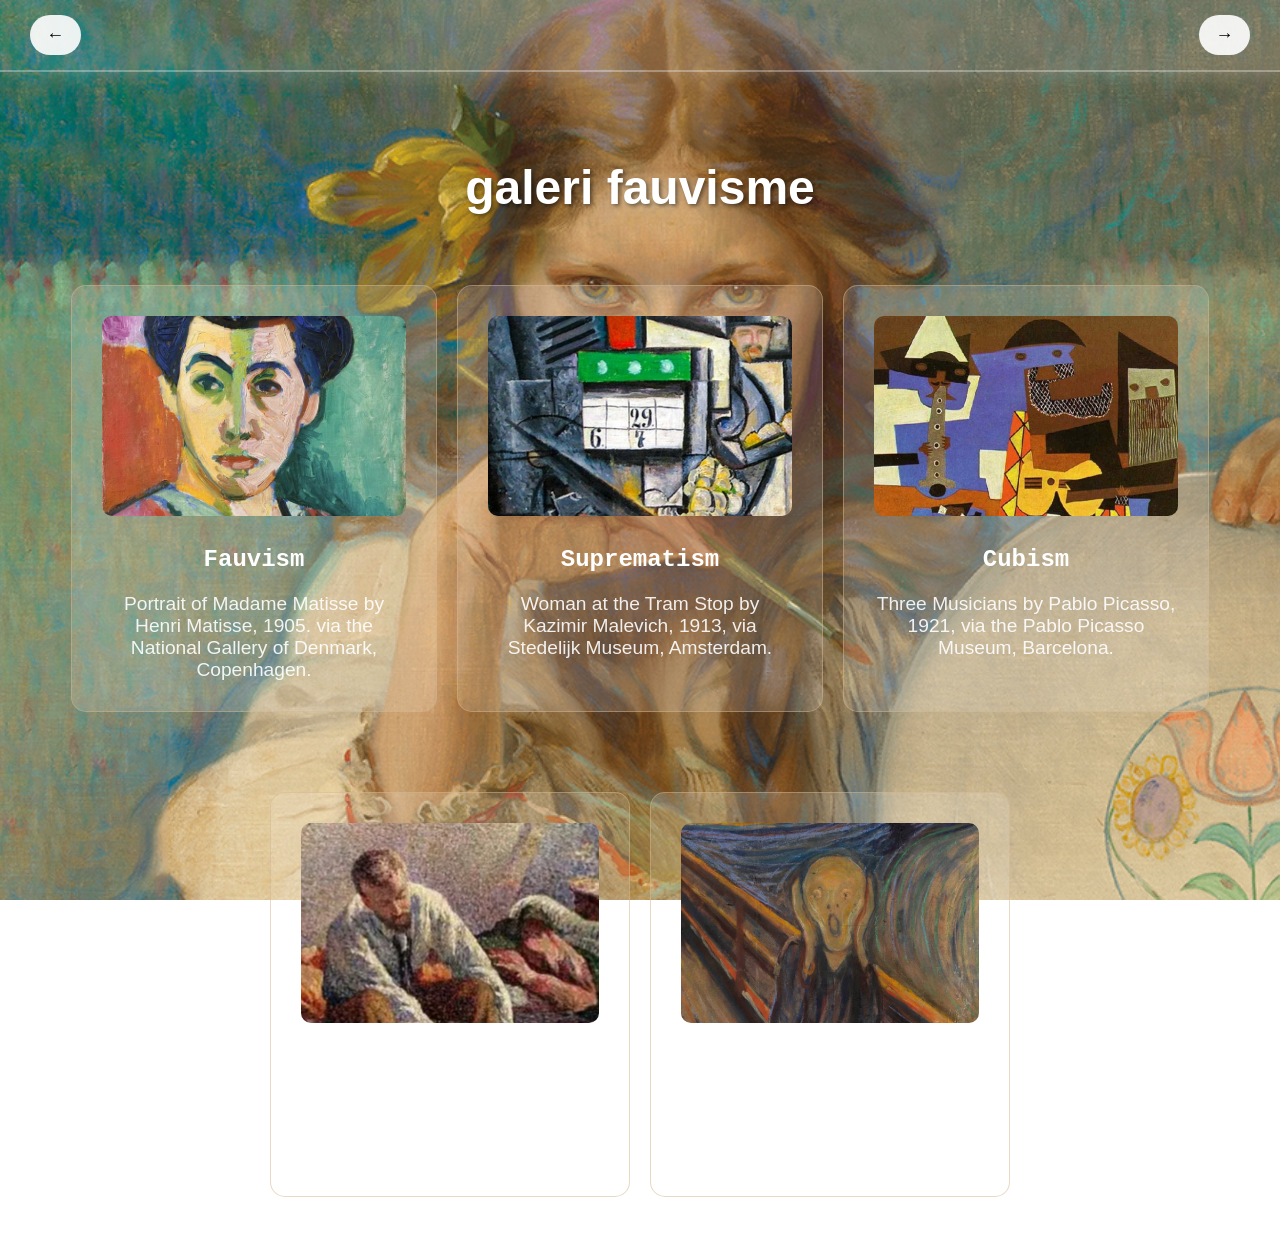
==== dayone/page2.html @ 576fa584 "twelveth" ====
<!DOCTYPE html>
<html lang="en">
<head>
    <meta charset="UTF-8">
    <meta name="viewport" content="width=device-width, initial-scale=1.0">
    <title>Fauvisme</title>
    <link rel="stylesheet" href="style.css">
</head>
<body class="page-fade-in">
    <div class="transition-overlay" id="transitionOverlay"></div>
    <nav class="navbar" id="navbar">
        <ul>
            <li><a href="index.html" class="page-transition">←</a></li>
             <li class="nav-right"><a href="page2.html" class="page-transition">→</a></li>
        </ul>
    </nav>

    <header class="hero-section">
        <h1>galeri fauvisme</h1>
    </header>

    <main class="content">
        <section class="column-section top-row">
            <div class="column">
                <img src="image1.png" alt="Fauvism" class="column-image" onclick="openLightbox('image1.png', 'Fauvism', 'Portrait of Madame Matisse by Henri Matisse, 1905. via the National Gallery of Denmark, Copenhagen. Fauvism was a revolutionary, short-lived, early 20th-century art movement (roughly 1905–1908) that flourished in France, characterized by an intense, non-naturalistic use of color and spontaneous brushwork to express emotion.')">
                <h2>Fauvism</h2>
                <p>Portrait of Madame Matisse by Henri Matisse, 1905. via the National Gallery of Denmark, Copenhagen.</p>
            </div>
            <div class="column">
                <img src="image2.png" alt="Suprematism" class="column-image" onclick="openLightbox('image2.png', 'Suprematism', 'Woman at the Tram Stop by Kazimir Malevich, 1913, via Stedelijk Museum, Amsterdam. Suprematism is an early 20th-century Russian avant-garde art movement, founded by Kazimir Malevich around 1913, focusing on pure geometric abstraction and the supremacy of pure feeling. ')">
                <h2>Suprematism</h2>
                <p>Woman at the Tram Stop by Kazimir Malevich, 1913, via Stedelijk Museum, Amsterdam. </p>
            </div>
            <div class="column">
                <img src="image3.jpg" alt="Cubism" class="column-image" onclick="openLightbox('image3.jpg', 'Cubism', 'Three Musicians by Pablo Picasso, 1921, via the Pablo Picasso Museum, Barcelona. Cubism was a revolutionary art movement that fragmented objects into geometric shapes, showing multiple perspectives simultaneously.')">
                <h2>Cubism</h2>
                <p>Three Musicians by Pablo Picasso, 1921, via the Pablo Picasso Museum, Barcelona.</p>
            </div>
        </section>

        <section class="column-section bottom-row">
            <div class="column">
                <img src="image4.jpg" alt="Pointillist" class="column-image" onclick="openLightbox('image4.jpg', 'Pointillism', 'Morning, Interior, by Maximilien Luce, 1890, via the Metropolitan Museum of Art, New York City. Pointillism uses small dots of pure color to create images when viewed from a distance, pioneered by Georges Seurat.')">
                <h2>Pointillist</h2>
                <p>
                    Morning, Interior, by Maximilien Luce, 1890, via the Metropolitan Museum of Art, New York City.</p>
            </div>
            <div class="column">
                <img src="image5.jpg" alt="Expressionism" class="column-image" onclick="openLightbox('image5.jpg', 'Expressionism', 'The Scream by Edvard Munch, 1983, via the Munch Museum, Oslo. Expressionism emphasizes emotional experience over physical reality, expressing inner feelings through distorted forms and bold colors.')">
                <h2>Expressionism</h2>
                <p>
                    The Scream by Edvard Munch, 1983, via the Munch Museum, Oslo.</p>
            </div>
    <script>
        // Navbar slide up on scroll
        const navbar = document.getElementById('navbar');
        let lastScroll = 0;
        
        window.addEventListener('scroll', () => {
            const currentScroll = window.scrollY;
            
            if (currentScroll > lastScroll && currentScroll > 100) {
                // Scrolling down - hide navbar
                navbar.style.transform = 'translateY(-100%)';
            } else {
                // Scrolling up - show navbar
                navbar.style.transform = 'translateY(0)';
            }
            
            lastScroll = currentScroll;
        });

        // Page transition with blur effect
        const transitionOverlay = document.getElementById('transitionOverlay');
        const pageTransitionLinks = document.querySelectorAll('.page-transition');

        pageTransitionLinks.forEach(link => {
            link.addEventListener('click', (e) => {
                e.preventDefault();
                const targetUrl = link.getAttribute('href');
                
                // Activate overlay with blur
                transitionOverlay.classList.add('active');
                
                // Navigate after transition
                setTimeout(() => {
                    window.location.href = targetUrl;
                }, 500);
            });
        });

        // Lightbox functions
        function openLightbox(src, title, description) {
            const lightbox = document.getElementById('lightbox');
            const lightboxImg = document.getElementById('lightbox-img');
            const lightboxTitle = document.getElementById('lightbox-title');
            const lightboxDesc = document.getElementById('lightbox-desc');
            lightboxImg.src = src;
            lightboxTitle.textContent = title;
            lightboxDesc.textContent = description;
            lightbox.classList.add('active');
        }

        function closeLightbox() {
            document.getElementById('lightbox').classList.remove('active');
        }
    </script>

    <!-- Lightbox -->
    <div id="lightbox" onclick="closeLightbox()">
        <div class="lightbox-content" onclick="event.stopPropagation()">
            <img id="lightbox-img" src="" alt="Full size image">
            <h3 id="lightbox-title"></h3>
            <p id="lightbox-desc"></p>
        </div>
    </div>
</body>
</html>
---- dayone/style.css ----
/* Reset and base styles */
* {
    margin: 0;
    padding: 0;
    box-sizing: border-box;
}

body {
    font-family: 'Arial', sans-serif;
    background: url('images/background.jpg') no-repeat center center fixed;
    background-size: cover;
    min-height: 100vh;
    position: relative;
}

h1 {
    font-size: 3em;
    font-weight: bold;

    background: inherit;
    -webkit-background-clip: text;
    color: rgb(255, 255, 255);

    filter: blur(0.7px);
    text-shadow: 0 0 10px rgba(255,255,255,0.6);
}



/* Stylized Navbar with Custom Background */
.navbar {
    position: fixed;
    top: 0;
    width: 100%;
    display: flex;
    justify-content: space-between;
    align-items: center;
    padding: 15px 30px;
    min-height: 70px;
    background: rgba(255, 255, 255, 0.12);
    backdrop-filter: blur(5px); /* Reduced blur effect */
    -webkit-backdrop-filter: blur(15px);
    border-bottom: 2px solid rgba(255, 255, 255, 0.3);
    box-shadow: 0 2px 20px rgba(255, 255, 255, 0.2);
    z-index: 1000;
    transition: all 0.3s ease;
    overflow: hidden;
}

.navbar::before {
    content: '';
    position: absolute;
    inset: 0;
    background-image: url('navbarbg.jpg');
    background-size: cover;
    background-position: center;
    background-repeat: no-repeat;
    filter: blur(1px);
    transform: scale(1.06);
    z-index: -1;    transition: filter 0.3s ease;
}

.navbar:hover::before {
    filter: blur(0);}

/* Navbar scroll fade */
#navbar {
    opacity: 1;
    transition: transform 0.3s ease, opacity 0.3s ease;
    transform: translateY(0);
}

/* Hero Section */
.hero-section {
    padding: 60px 30px 30px;
    text-align: center;
    min-height: 20vh;
}

/* Column Layout */
.column-section {
    display: flex;
    gap: 20px;
    padding: 40px 30px;
    flex-wrap: wrap;
    align-items: stretch;
    justify-content: center;
}

.column-section .column {
    flex: 1;
    min-width: 250px;
    padding: 30px;
    background: rgba(255, 255, 255, 0.15);
    border-radius: 15px;
    backdrop-filter: blur(10px);
    border: 1px solid rgba(210, 180, 140, 0.5);
    display: flex;
    flex-direction: column;
}

/* Top row - 3 columns */
.top-row {
    max-width: 1200px;
    margin: 0 auto;
}

.top-row .column {
    max-width: calc(33.333% - 14px);
}

/* Bottom row - 2 columns centered */
.bottom-row {
    max-width: 800px;
    margin: 0 auto;
}

.bottom-row .column {
    max-width: calc(50% - 10px);
}

.column-section .column h2 {
    color: #fff;
    margin-bottom: px;
    font-family: 'Courier New', Courier, monospace;
    text-align: center;
}

.column-section .column p {
    color: rgba(255, 255, 255, 0.9);
}

/* Column Image */
.column-image {
    width: 100%;
    height: 200px;
    object-fit: cover;
    border-radius: 10px;
    margin-bottom: 30px;
}

/* Segments */
.segment {
    padding: 30px 30px;
    margin: 20px 30px;
    background: rgba(255, 255, 255, 0.1);
    border-radius: 20px;
    border-left: 4px solid rgba(255, 255, 255, 0.5);
}

.segment h2 {
    color: #fff;
    font-family: 'Courier New', Courier, monospace;
    margin-bottom: 15px;
}

.segment p {
    color: rgba(255, 255, 255, 0.85);
    line-height: 1.6;
}

/* Footer */
.footer {
    padding: 30px;
    text-align: center;
    background: rgba(0, 0, 0, 0.2);
    margin-top: 40px;
}

.footer p {
    color: rgba(255, 255, 255, 0.7);
}

.navbar ul {
    list-style-type: none;
    display: flex;
    width: 100%;
    margin: 0;
    padding: 0;
    justify-content: space-between;
    align-items: center;
}

.navbar ul li:first-child {
    margin-right: auto;
}

.navbar li a {
    display: block;
    color: #000000;
    text-decoration: none;
    font-weight: bold;
    font-family: 'Courier New', Courier, monospace;
    font-size: 18px;
    padding: 10px 20px;
    border-radius: 25px;    background: rgba(255, 255, 255, 0.9); /* Slightly white background for visibility */    transition: all 0.3s ease;
    position: relative;
    overflow: hidden;
}

.navbar li a::before {
    content: '';
    position: absolute;
    top: 0;
    left: -100%;
    width: 100%;
    height: 100%;
    background: linear-gradient(90deg, transparent, rgba(255, 255, 255, 0.2), transparent);
    transition: left 0.5s;
}

.navbar li a:hover::before {
    left: 100%;
}

/* Right nav button positioning */
.navbar li.nav-right {
    margin-left: auto;
}

/* Page transition button */
.navbar li.nav-right a {
    font-size: 18px;
    font-weight: bold;
    font-family: 'Courier New', Courier, monospace;
    color: #000000;
    text-decoration: none;
    padding: 10px 20px;
    border-radius: 25px;
    background: rgba(255, 255, 255, 0.9);
    transition: all 0.3s ease;
    position: relative;
    overflow: hidden;
}

.navbar li.nav-right a:hover {
    background: rgba(255, 255, 255, 0.9);
    transform: scale(1.05);
    box-shadow: 0 0 15px rgba(255, 255, 255, 0.6);
}

/* Page transition overlay */
.transition-overlay {
    position: fixed;
    inset: 0;
    background: rgba(255, 255, 255, 0.95);
    backdrop-filter: blur(15px);
    -webkit-backdrop-filter: blur(15px);
    z-index: 9999;
    opacity: 0;
    pointer-events: none;
    transition: opacity 0.5s ease, filter 0.5s ease;
}

.transition-overlay.active {
    opacity: 1;
    pointer-events: all;
    filter: blur(0);
}

/* Fade in container */
.fade-in-container {
    opacity: 0;
    animation: fadeIn 0.8s ease forwards;
}

@keyframes fadeIn {
    from {
        opacity: 0;
        transform: translateY(20px);
    }
    to {
        opacity: 1;
        transform: translateY(0);
    }
}

/* Page2 full page fade in */
body.page-fade-in {
    animation: pageFadeIn 0.8s ease forwards;
}

@keyframes pageFadeIn {
    from {
        opacity: 0;
    }
    to {
        opacity: 1;
    }
}

.navbar li a.icon-link {
    padding: 10px;
    background: rgba(0, 0, 0, 0.6);
    border-radius: 50%;
    display: flex;
    align-items: center;
    justify-content: center;
    text-decoration: none;
}

.navbar li a.icon-link img {
    width: 34px;
    height: 34px;
    object-fit: contain;
    filter: none;
    display: block;
    border: none;
}

/* Content below navbar */
h1 {
    text-align: center;
    margin-top: 100px;
    font-size: 3em;
    text-shadow: 2px 2px 4px rgba(0, 0, 0, 0.5);
}

p {
    color: #fff;
    text-align: center;
    font-size: 1.2em;
    margin-top: 20px;
}

/* Lightbox */
#lightbox {
    position: fixed;
    top: 0;
    left: 0;
    width: 100%;
    height: 100%;
    background: rgba(0, 0, 0, 0);
    z-index: 2000;
    display: none;
    opacity: 0;
    transition: opacity 0.3s ease;
}

#lightbox.active {
    display: flex;
    justify-content: center;
    align-items: center;
    cursor: pointer;
    opacity: 1;
    animation: fadeIn 0.4s ease forwards;
}

#lightbox.closing {
    opacity: 0;
}

@keyframes fadeIn {
    from {
        background: rgba(0, 0, 0, 0);
    }
    to {
        background: rgba(0, 0, 0, 0.9);
    }
}

.lightbox-content {
    text-align: center;
    max-width: 600px;
    padding: 20px;
    animation: scaleIn 0.4s ease forwards;
}

@keyframes scaleIn {
    from {
        transform: scale(0.8);
        opacity: 0;
    }
    to {
        transform: scale(1);
        opacity: 1;
    }
}

#lightbox img {
    max-width: 90%;
    max-height: 60vh;
    object-fit: contain;
    border-radius: 10px;
    box-shadow: 0 0 30px rgba(255, 255, 255, 0.2);
}

#lightbox-title {
    color: #fff;
    font-family: 'Courier New', Courier, monospace;
    font-size: 1.8em;
    margin-top: 20px;
    text-shadow: 2px 2px 4px rgba(0, 0, 0, 0.5);
}

#lightbox-desc {
    color: rgba(255, 255, 255, 0.9);
    font-size: 1em;
    line-height: 1.6;
    margin-top: 15px;
    padding: 0 20px;
}

/* Clickable column image */
.column-image {
    width: 100%;
    height: 200px;
    object-fit: cover;
    border-radius: 10px;
    margin-bottom: 30px;
    cursor: pointer;
    transition: transform 0.3s ease, box-shadow 0.3s ease;
}

.column-image:hover {
    transform: scale(1.02);
    box-shadow: 0 8px 25px rgba(255, 255, 255, 0.3);
}
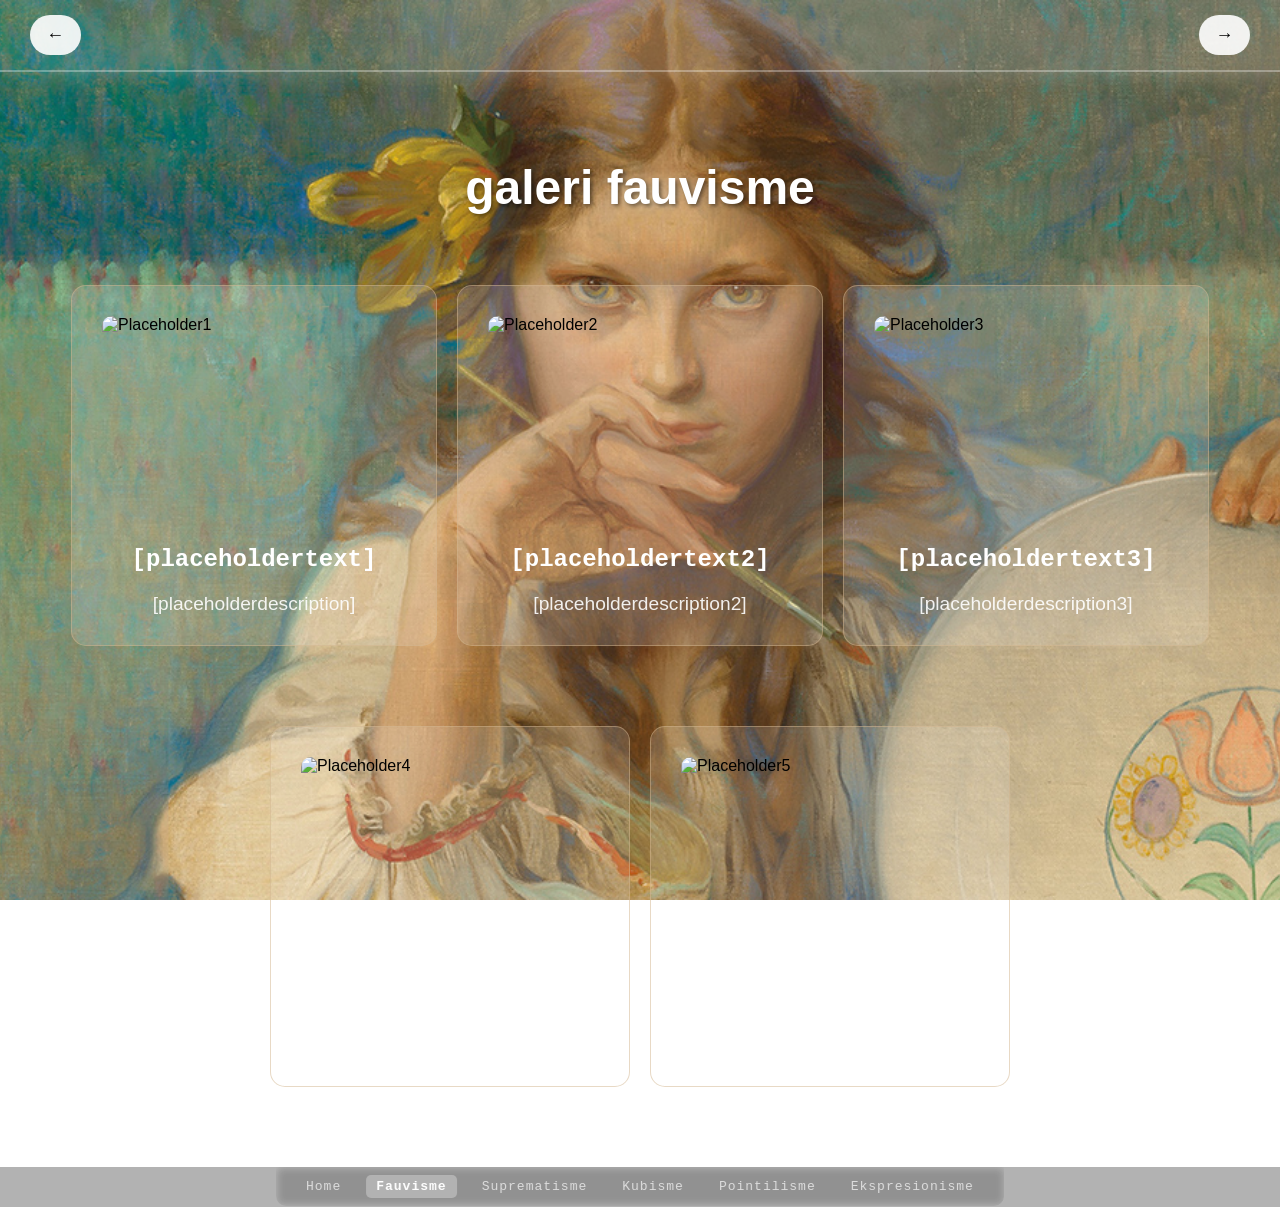
==== commit 9684d04e: "Thirteneeth I added some more navigation tools. Added the placeholders for all the pages. BLESS 🙏" ====
--- a/dayone/page2.html
+++ b/dayone/page2.html
@@ -10,8 +10,8 @@
     <div class="transition-overlay" id="transitionOverlay"></div>
     <nav class="navbar" id="navbar">
         <ul>
-            <li><a href="index.html" class="page-transition">←</a></li>
-             <li class="nav-right"><a href="page2.html" class="page-transition">→</a></li>
+            <li><a href="index.html" class="page-transition custom-tooltip" data-tooltip="Go back home?">←</a></li>
+             <li class="nav-right"><a href="page3.html" class="page-transition custom-tooltip" data-tooltip="Suprematism next.">→</a></li>
         </ul>
     </nav>
 
@@ -22,35 +22,47 @@
     <main class="content">
         <section class="column-section top-row">
             <div class="column">
-                <img src="image1.png" alt="Fauvism" class="column-image" onclick="openLightbox('image1.png', 'Fauvism', 'Portrait of Madame Matisse by Henri Matisse, 1905. via the National Gallery of Denmark, Copenhagen. Fauvism was a revolutionary, short-lived, early 20th-century art movement (roughly 1905–1908) that flourished in France, characterized by an intense, non-naturalistic use of color and spontaneous brushwork to express emotion.')">
-                <h2>Fauvism</h2>
-                <p>Portrait of Madame Matisse by Henri Matisse, 1905. via the National Gallery of Denmark, Copenhagen.</p>
+                <img src="[placeholderimage].png" alt="Placeholder1" class="column-image custom-tooltip" data-tooltip="Click me to learn more!" onclick="openLightbox('[placeholderimage].png', '[placeholdertext]', '[placeholderdescription]')">
+                <h2>[placeholdertext]</h2>
+                <p>[placeholderdescription]</p>
             </div>
             <div class="column">
-                <img src="image2.png" alt="Suprematism" class="column-image" onclick="openLightbox('image2.png', 'Suprematism', 'Woman at the Tram Stop by Kazimir Malevich, 1913, via Stedelijk Museum, Amsterdam. Suprematism is an early 20th-century Russian avant-garde art movement, founded by Kazimir Malevich around 1913, focusing on pure geometric abstraction and the supremacy of pure feeling. ')">
-                <h2>Suprematism</h2>
-                <p>Woman at the Tram Stop by Kazimir Malevich, 1913, via Stedelijk Museum, Amsterdam. </p>
+                <img src="[placeholderimage2].png" alt="Placeholder2" class="column-image custom-tooltip" data-tooltip="Click me to learn more!" onclick="openLightbox('[placeholderimage2].png', '[placeholdertext2]', '[placeholderdescription2]')">
+                <h2>[placeholdertext2]</h2>
+                <p>[placeholderdescription2]</p>
             </div>
             <div class="column">
-                <img src="image3.jpg" alt="Cubism" class="column-image" onclick="openLightbox('image3.jpg', 'Cubism', 'Three Musicians by Pablo Picasso, 1921, via the Pablo Picasso Museum, Barcelona. Cubism was a revolutionary art movement that fragmented objects into geometric shapes, showing multiple perspectives simultaneously.')">
-                <h2>Cubism</h2>
-                <p>Three Musicians by Pablo Picasso, 1921, via the Pablo Picasso Museum, Barcelona.</p>
+                <img src="[placeholderimage3].png" alt="Placeholder3" class="column-image custom-tooltip" data-tooltip="Click me to learn more!" onclick="openLightbox('[placeholderimage3].png', '[placeholdertext3]', '[placeholderdescription3]')">
+                <h2>[placeholdertext3]</h2>
+                <p>[placeholderdescription3]</p>
             </div>
         </section>
 
         <section class="column-section bottom-row">
             <div class="column">
-                <img src="image4.jpg" alt="Pointillist" class="column-image" onclick="openLightbox('image4.jpg', 'Pointillism', 'Morning, Interior, by Maximilien Luce, 1890, via the Metropolitan Museum of Art, New York City. Pointillism uses small dots of pure color to create images when viewed from a distance, pioneered by Georges Seurat.')">
-                <h2>Pointillist</h2>
-                <p>
-                    Morning, Interior, by Maximilien Luce, 1890, via the Metropolitan Museum of Art, New York City.</p>
+                <img src="[placeholderimage4].png" alt="Placeholder4" class="column-image custom-tooltip" data-tooltip="Click me to learn more!" onclick="openLightbox('[placeholderimage4].png', '[placeholdertext4]', '[placeholderdescription4]')">
+                <h2>[placeholdertext4]</h2>
+                <p>[placeholderdescription4]</p>
             </div>
             <div class="column">
-                <img src="image5.jpg" alt="Expressionism" class="column-image" onclick="openLightbox('image5.jpg', 'Expressionism', 'The Scream by Edvard Munch, 1983, via the Munch Museum, Oslo. Expressionism emphasizes emotional experience over physical reality, expressing inner feelings through distorted forms and bold colors.')">
-                <h2>Expressionism</h2>
-                <p>
-                    The Scream by Edvard Munch, 1983, via the Munch Museum, Oslo.</p>
+                <img src="[placeholderimage5].png" alt="Placeholder5" class="column-image custom-tooltip" data-tooltip="Click me to learn more!" onclick="openLightbox('[placeholderimage5].png', '[placeholdertext5]', '[placeholderdescription5]')">
+                <h2>[placeholdertext5]</h2>
+                <p>[placeholderdescription5]</p>
             </div>
+        </section>
+    </main>
+
+    <footer class="footer">
+        <div class="footer-page-indicator">
+            <a href="index.html">Home</a>
+            <a href="page2.html" class="current">Fauvisme</a>
+            <a href="page3.html">Suprematisme</a>
+            <a href="page4.html">Kubisme</a>
+            <a href="page5.html">Pointilisme</a>
+            <a href="page6.html">Ekspresionisme</a>
+        </div>
+    </footer>
+
     <script>
         // Navbar slide up on scroll
         const navbar = document.getElementById('navbar');
@@ -104,6 +116,69 @@
         function closeLightbox() {
             document.getElementById('lightbox').classList.remove('active');
         }
+
+        // Custom Tooltip System
+        function createTooltips() {
+            const tooltipElements = document.querySelectorAll('[data-tooltip]');
+            
+            tooltipElements.forEach(el => {
+                el.addEventListener('mouseenter', (e) => {
+                    const text = el.getAttribute('data-tooltip');
+                    if (!text) return;
+                    
+                    const existing = document.querySelector('.js-tooltip');
+                    if (existing) existing.remove();
+                    
+                    const tooltip = document.createElement('div');
+                    tooltip.className = 'js-tooltip';
+                    tooltip.textContent = text;
+                    document.body.appendChild(tooltip);
+                    
+                    const rect = el.getBoundingClientRect();
+                    
+                    let top = rect.top - 10;
+                    let left = rect.left + (rect.width / 2);
+                    
+                    if (el.classList.contains('column-image')) {
+                        top = rect.bottom + 10;
+                    }
+                    
+                    tooltip.style.cssText = `
+                        position: fixed;
+                        top: ${top}px;
+                        left: ${left}px;
+                        transform: translateX(-50%);
+                        background: rgba(0, 0, 0, 0.95);
+                        color: #fff;
+                        padding: 8px 14px;
+                        border-radius: 8px;
+                        font-size: 13px;
+                        font-family: 'Courier New', Courier, monospace;
+                        z-index: 10000;
+                        pointer-events: none;
+                        white-space: nowrap;
+                        box-shadow: 0 4px 15px rgba(0, 0, 0, 0.4);
+                        border: 1px solid rgba(255, 255, 255, 0.3);
+                        opacity: 0;
+                        transition: opacity 0.2s ease;
+                    `;
+                    
+                    requestAnimationFrame(() => {
+                        tooltip.style.opacity = '1';
+                    });
+                });
+                
+                el.addEventListener('mouseleave', () => {
+                    const tooltip = document.querySelector('.js-tooltip');
+                    if (tooltip) {
+                        tooltip.style.opacity = '0';
+                        setTimeout(() => tooltip.remove(), 200);
+                    }
+                });
+            });
+        }
+
+        document.addEventListener('DOMContentLoaded', createTooltips);
     </script>
 
     <!-- Lightbox -->
--- a/dayone/style.css
+++ b/dayone/style.css
@@ -44,7 +44,7 @@
     box-shadow: 0 2px 20px rgba(255, 255, 255, 0.2);
     z-index: 1000;
     transition: all 0.3s ease;
-    overflow: hidden;
+    overflow: visible;
 }
 
 .navbar::before {
@@ -161,14 +161,137 @@
 
 /* Footer */
 .footer {
-    padding: 30px;
+    padding: 20px 30px;
     text-align: center;
-    background: rgba(0, 0, 0, 0.2);
+    background: rgba(0, 0, 0, 0.3);
     margin-top: 40px;
+    position: relative;
 }
 
 .footer p {
     color: rgba(255, 255, 255, 0.7);
+    margin: 0;
+}
+
+/* Footer Center Page Indicator Bar */
+.footer-page-indicator {
+    position: absolute;
+    top: 0;
+    left: 50%;
+    transform: translateX(-50%);
+    background: rgba(255, 255, 255, 0.15);
+    padding: 8px 20px;
+    border-radius: 0 0 10px 10px;
+    backdrop-filter: blur(5px);
+    -webkit-backdrop-filter: blur(5px);
+    display: flex;
+    gap: 15px;
+    align-items: center;
+}
+
+.footer-page-indicator a {
+    color: rgba(255, 255, 255, 0.7);
+    text-decoration: none;
+    font-size: 13px;
+    font-family: 'Courier New', Courier, monospace;
+    letter-spacing: 1px;
+    padding: 4px 10px;
+    border-radius: 5px;
+    transition: all 0.3s ease;
+    position: relative;
+}
+
+.footer-page-indicator a:hover {
+    color: #fff;
+    background: rgba(255, 255, 255, 0.2);
+}
+
+.footer-page-indicator a.current {
+    color: #fff;
+    background: rgba(255, 255, 255, 0.3);
+    font-weight: bold;
+    cursor: default;
+}
+
+/* Custom Tooltip Styles */
+.custom-tooltip {
+    position: relative;
+    display: inline-block;
+    cursor: pointer !important;
+    pointer-events: auto !important;
+}
+
+.custom-tooltip::after {
+    content: attr(data-tooltip);
+    position: absolute;
+    bottom: 100%;
+    left: 50%;
+    transform: translateX(-50%) translateY(-10px);
+    background: rgba(0, 0, 0, 0.95);
+    color: #fff;
+    padding: 8px 14px;
+    border-radius: 8px;
+    font-size: 13px;
+    white-space: nowrap;
+    opacity: 0;
+    visibility: hidden;
+    transition: all 0.3s ease;
+    z-index: 10000;
+    font-family: 'Courier New', Courier, monospace;
+    box-shadow: 0 4px 15px rgba(0, 0, 0, 0.4);
+    border: 1px solid rgba(255, 255, 255, 0.3);
+    pointer-events: none;
+}
+
+.custom-tooltip:hover::after {
+    opacity: 1;
+    visibility: visible;
+    transform: translateX(-50%) translateY(-15px);
+}
+
+/* Tooltip arrow */
+.custom-tooltip::before {
+    content: '';
+    position: absolute;
+    bottom: 100%;
+    left: 50%;
+    transform: translateX(-50%) translateY(-2px);
+    border: 6px solid transparent;
+    border-top-color: rgba(0, 0, 0, 0.95);
+    opacity: 0;
+    visibility: hidden;
+    transition: all 0.3s ease;
+    z-index: 10000;
+}
+
+.custom-tooltip:hover::before {
+    opacity: 1;
+    visibility: visible;
+    transform: translateX(-50%) translateY(-7px);
+}
+
+/* Image tooltip positioning */
+.column-image.custom-tooltip::after {
+    bottom: auto;
+    top: 100%;
+    margin-top: 10px;
+}
+
+.column-image.custom-tooltip:hover::after {
+    transform: translateX(-50%) translateY(0);
+}
+
+.column-image.custom-tooltip::before {
+    bottom: auto;
+    top: 100%;
+    border-top-color: transparent;
+    border-bottom-color: rgba(0, 0, 0, 0.95);
+    margin-top: -2px;
+    z-index: 10000;
+}
+
+.column-image.custom-tooltip:hover::before {
+    transform: translateX(-50%) translateY(0);
 }
 
 .navbar ul {
@@ -196,6 +319,7 @@
     border-radius: 25px;    background: rgba(255, 255, 255, 0.9); /* Slightly white background for visibility */    transition: all 0.3s ease;
     position: relative;
     overflow: hidden;
+    cursor: pointer;
 }
 
 .navbar li a::before {
@@ -246,7 +370,7 @@
     background: rgba(255, 255, 255, 0.95);
     backdrop-filter: blur(15px);
     -webkit-backdrop-filter: blur(15px);
-    z-index: 9999;
+    z-index: 9000;
     opacity: 0;
     pointer-events: none;
     transition: opacity 0.5s ease, filter 0.5s ease;
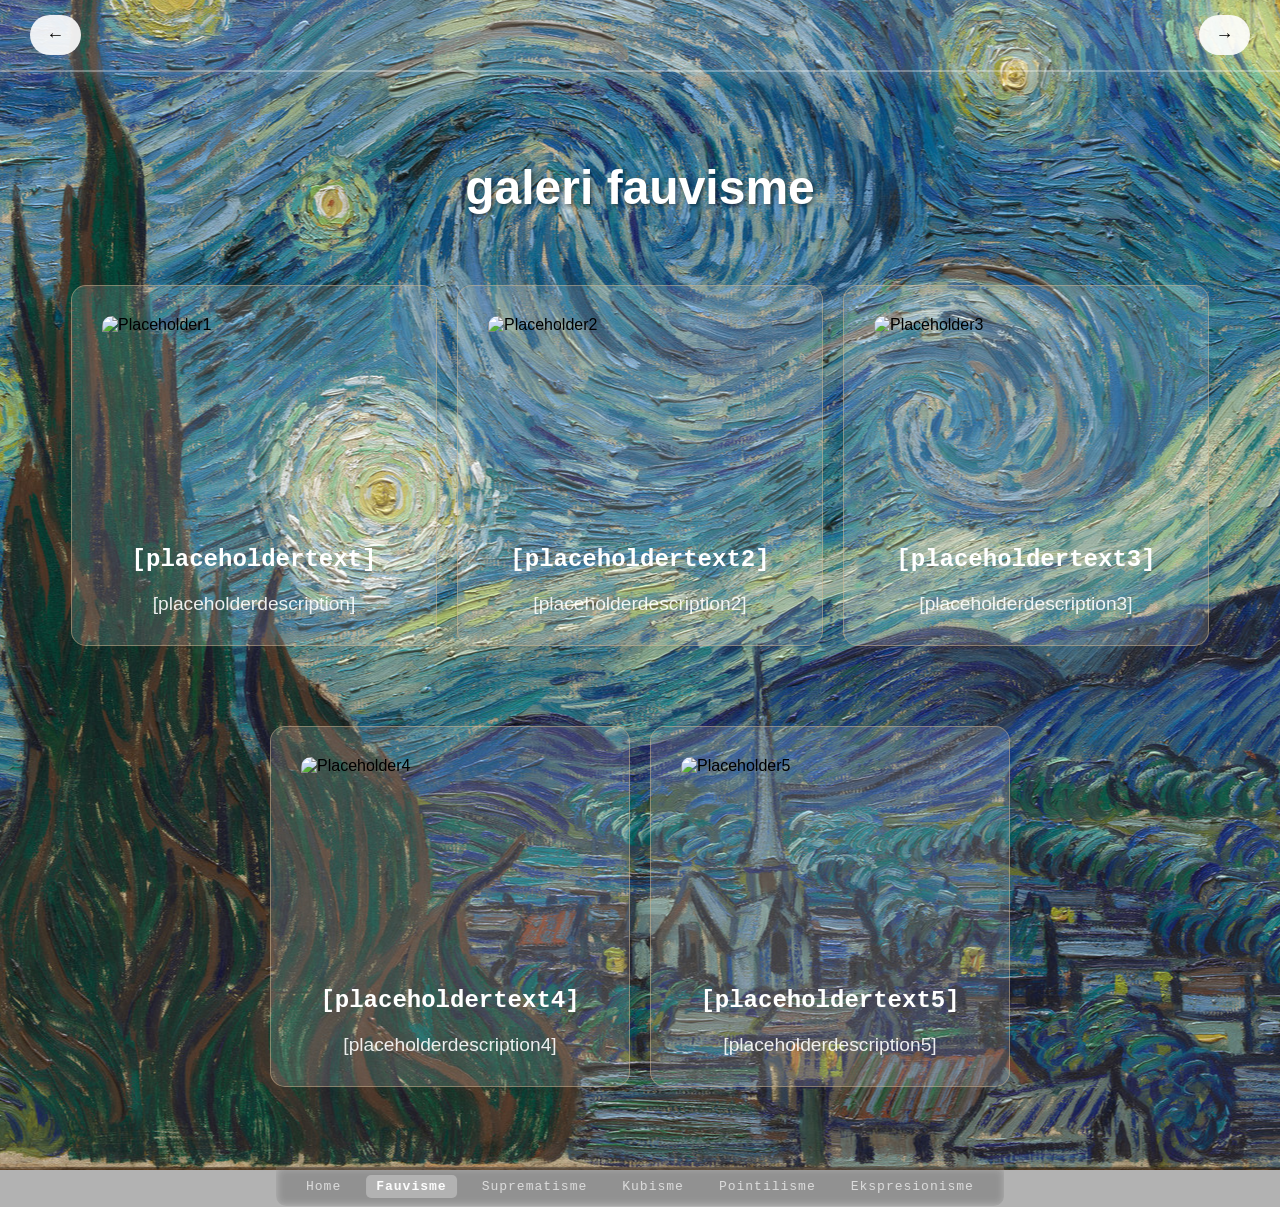
==== commit 527aa8af: "Fourteenth Ngerapihin folder woi! Itu semuanya udah ada placeholder! Klean tinggal main LEGOgit add " ====
--- a/dayone/page2.html
+++ b/dayone/page2.html
@@ -6,7 +6,7 @@
     <title>Fauvisme</title>
     <link rel="stylesheet" href="style.css">
 </head>
-<body class="page-fade-in">
+<body class="page-fade-in bg-fauvism">
     <div class="transition-overlay" id="transitionOverlay"></div>
     <nav class="navbar" id="navbar">
         <ul>
--- a/dayone/style.css
+++ b/dayone/style.css
@@ -7,20 +7,52 @@
 
 body {
     font-family: 'Arial', sans-serif;
-    background: url('images/background.jpg') no-repeat center center fixed;
+    background: url('images/bg/background.jpg') no-repeat center center fixed;
     background-size: cover;
     min-height: 100vh;
     position: relative;
 }
 
+/* Custom background support - override per page */
+body.bg-fauvism {
+    background: url('images/bg/bg-fauvism.jpg') no-repeat center center fixed !important;
+    width: auto;
+    height: auto;
+    object-fit: cover;
+}
+body.bg-suprematism {
+    background: url('images/bg/bg-suprematism.jpg') no-repeat center center fixed !important;
+    width: auto;
+    height: auto;
+    object-fit: cover;
+}
+body.bg-cubism {
+    background: url('images/bg/bg-cubism.jpg') no-repeat center center fixed !important;
+    width: fill;
+    height: auto;
+    object-fit: cover;
+    background-size: fill;
+}
+body.bg-pointillism {
+    background: url('images/bg/bg-pointillist.jpg') no-repeat center center fixed !important;
+    width: auto;
+    height: auto;
+    object-fit: cover;
+}
+body.bg-expressionism {
+    background: url('images/bg/bg-expressionism.jpg') no-repeat center center fixed !important;
+    width: auto;
+    height: auto;
+    object-fit: cover;
+}
+
+
 h1 {
     font-size: 3em;
     font-weight: bold;
-
     background: inherit;
     -webkit-background-clip: text;
     color: rgb(255, 255, 255);
-
     filter: blur(0.7px);
     text-shadow: 0 0 10px rgba(255,255,255,0.6);
 }
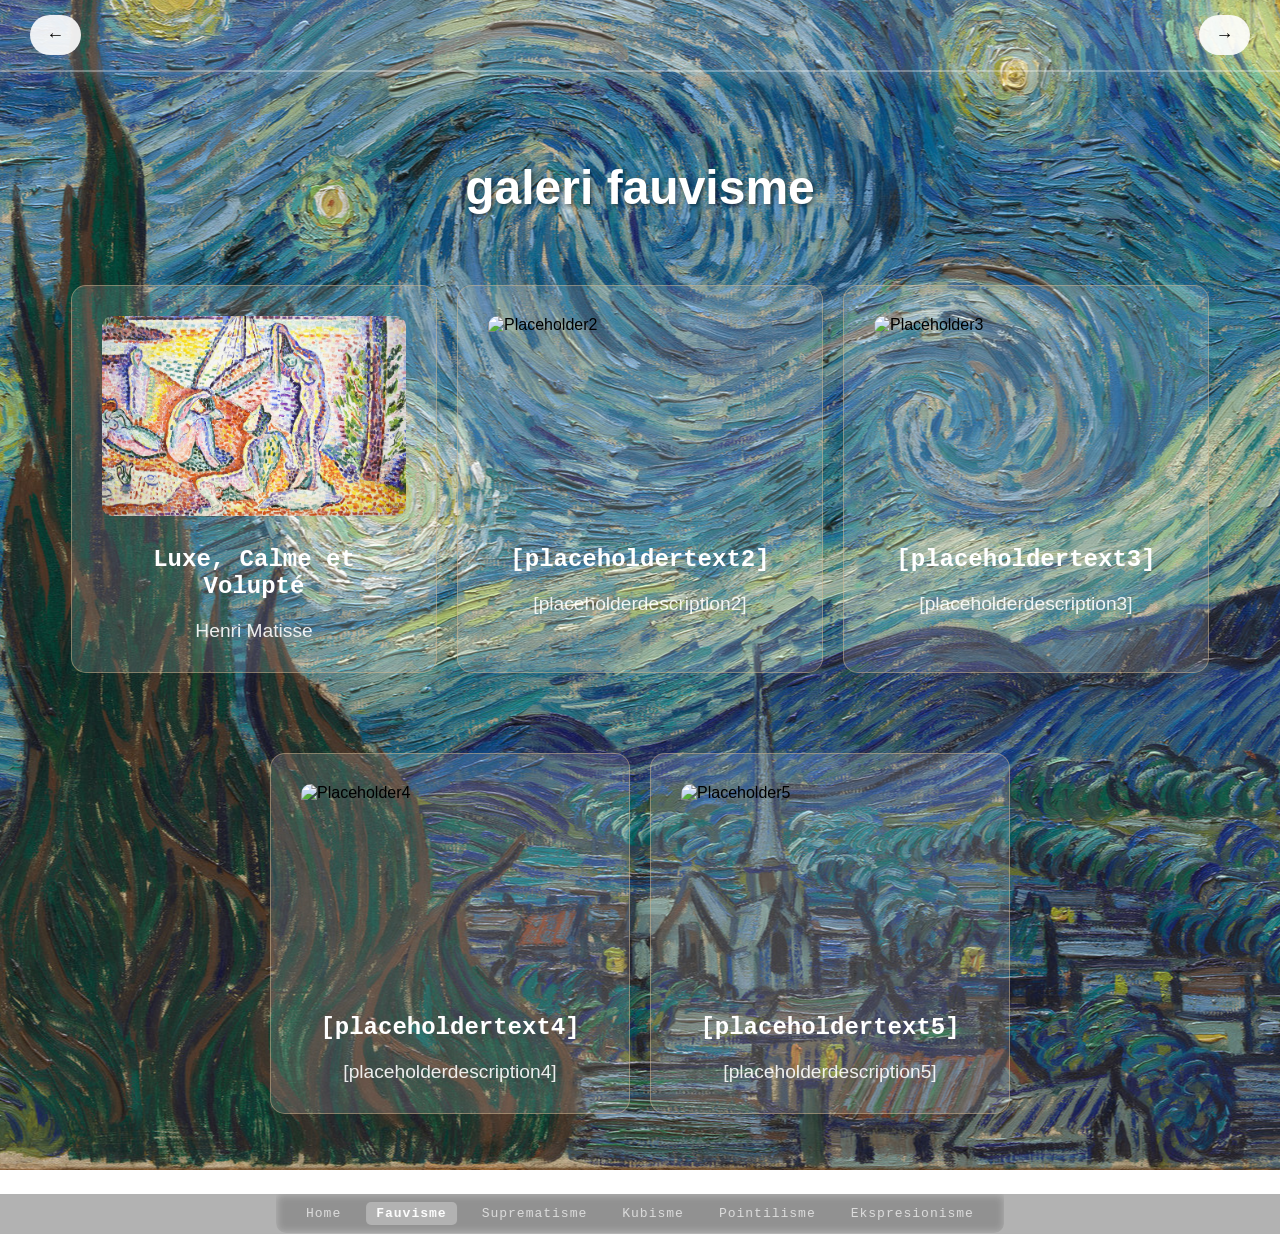
==== commit 26e3e363: "16 gambar regan" ====
--- a/dayone/page2.html
+++ b/dayone/page2.html
@@ -22,9 +22,9 @@
     <main class="content">
         <section class="column-section top-row">
             <div class="column">
-                <img src="[placeholderimage].png" alt="Placeholder1" class="column-image custom-tooltip" data-tooltip="Click me to learn more!" onclick="openLightbox('[placeholderimage].png', '[placeholdertext]', '[placeholderdescription]')">
-                <h2>[placeholdertext]</h2>
-                <p>[placeholderdescription]</p>
+                <img src="images/regan-fauvisme/image1.jpg" alt="Placeholder1" class="column-image custom-tooltip" data-tooltip="Click me to learn more!" onclick="openLightbox('images/regan-fauvisme/image1.jpg', 'Luxe, Calme et Volupté', 'Burning as brightly as the colors that illuminated the canvas, Fauvism burst onto the art scene at an exhibition at the salon d’automne in Paris, 1905 in a frenzy of unnatural color and excitement. Dubbed the les fauves (the wild beasts) by the critic Louis Vauxcelles, these wild men of art, spearheaded by Henri Matisse and André Derain, employed bold, non-naturalistic colours to shake up the art world. For a few short years, they were at the forefront of revolutionary art.')">
+                <h2>Luxe, Calme et Volupté</h2>
+                <p>Henri Matisse</p>
             </div>
             <div class="column">
                 <img src="[placeholderimage2].png" alt="Placeholder2" class="column-image custom-tooltip" data-tooltip="Click me to learn more!" onclick="openLightbox('[placeholderimage2].png', '[placeholdertext2]', '[placeholderdescription2]')">
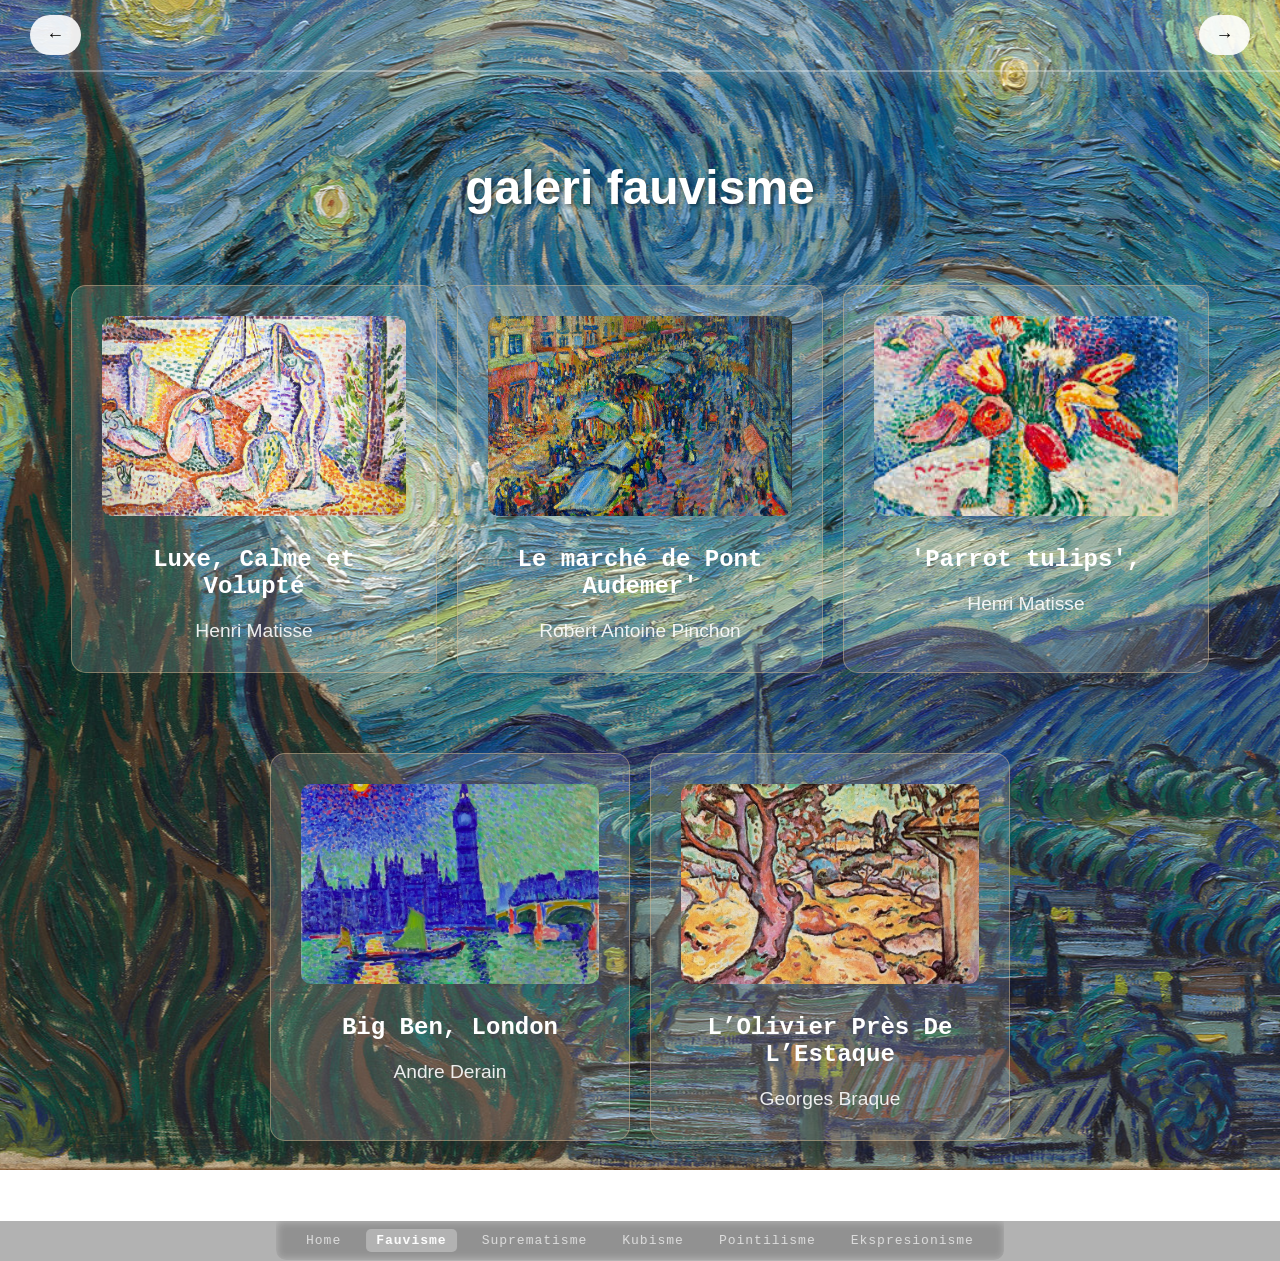
==== commit 7d2cf191: "Merge pull request #13 from zovno14041/main jlkj" ====
--- a/dayone/page2.html
+++ b/dayone/page2.html
@@ -27,27 +27,28 @@
                 <p>Henri Matisse</p>
             </div>
             <div class="column">
-                <img src="[placeholderimage2].png" alt="Placeholder2" class="column-image custom-tooltip" data-tooltip="Click me to learn more!" onclick="openLightbox('[placeholderimage2].png', '[placeholdertext2]', '[placeholderdescription2]')">
-                <h2>[placeholdertext2]</h2>
-                <p>[placeholderdescription2]</p>
+                <img src="images/regan-fauvisme/image2.jpg" alt="Placeholder2" class="column-image custom-tooltip" data-tooltip="Click me to learn more!" onclick="openLightbox('images/regan-fauvisme/image2.jpg', 'Le marché de Pont Audemer', 'One of the most prominent figures of the Fauvist movement was Henri Matisse. Matisses work was characterized by his use of bright, bold colors and his simplified forms. He often painted scenes of everyday life, but transformed them into vibrant, expressive works of art.'
+,)">
+                <h2>Le marché de Pont Audemer'</h2>
+                <p>Robert Antoine Pinchon</p>
             </div>
             <div class="column">
-                <img src="[placeholderimage3].png" alt="Placeholder3" class="column-image custom-tooltip" data-tooltip="Click me to learn more!" onclick="openLightbox('[placeholderimage3].png', '[placeholdertext3]', '[placeholderdescription3]')">
-                <h2>[placeholdertext3]</h2>
-                <p>[placeholderdescription3]</p>
+                <img src="images/regan-fauvisme/image3.jpg" alt="Placeholder3" class="column-image custom-tooltip" data-tooltip="Click me to learn more!" onclick="openLightbox('images/regan-fauvisme/image3.jpg', 'Parrot tulips', '“Parrot Tulips” isn’t really about tulips. It’s about what painting can do when it stops imitating reality and starts expressing feeling through color and form.')">
+                <h2>'Parrot tulips',</h2>
+                <p>Henri Matisse</p>
             </div>
         </section>
 
         <section class="column-section bottom-row">
             <div class="column">
-                <img src="[placeholderimage4].png" alt="Placeholder4" class="column-image custom-tooltip" data-tooltip="Click me to learn more!" onclick="openLightbox('[placeholderimage4].png', '[placeholdertext4]', '[placeholderdescription4]')">
-                <h2>[placeholdertext4]</h2>
-                <p>[placeholderdescription4]</p>
+                <img src="images/regan-fauvisme/image4.jpg" alt="Placeholder4" class="column-image custom-tooltip" data-tooltip="Click me to learn more!" onclick="openLightbox('images/regan-fauvisme/image4.jpg', 'Big Ben, London', 'Another important Fauvist was André Derain. Derains work resembled Matisses, but he often used more earthy tones in his paintings. His work often focused on landscapes and cityscapes, which he painted in a bold, energetic style.')">
+                <h2>Big Ben, London</h2>
+                <p>Andre Derain</p>
             </div>
             <div class="column">
-                <img src="[placeholderimage5].png" alt="Placeholder5" class="column-image custom-tooltip" data-tooltip="Click me to learn more!" onclick="openLightbox('[placeholderimage5].png', '[placeholdertext5]', '[placeholderdescription5]')">
-                <h2>[placeholdertext5]</h2>
-                <p>[placeholderdescription5]</p>
+                <img src="images/regan-fauvisme/image5.jpg" alt="Placeholder5" class="column-image custom-tooltip" data-tooltip="Click me to learn more!" onclick="openLightbox('images/regan-fauvisme/image5.jpg', 'L’Olivier Près De L’Estaque', 'L’Olivier près de L’Estaque” is about structure replacing sensation.Where artists like Matisse used color to express feeling, Braque begins to analyze and rebuild nature into simplified, durable forms—laying the groundwork for Cubism.')">
+                <h2>L’Olivier Près De L’Estaque</h2>
+                <p>Georges Braque</p>
             </div>
         </section>
     </main>
